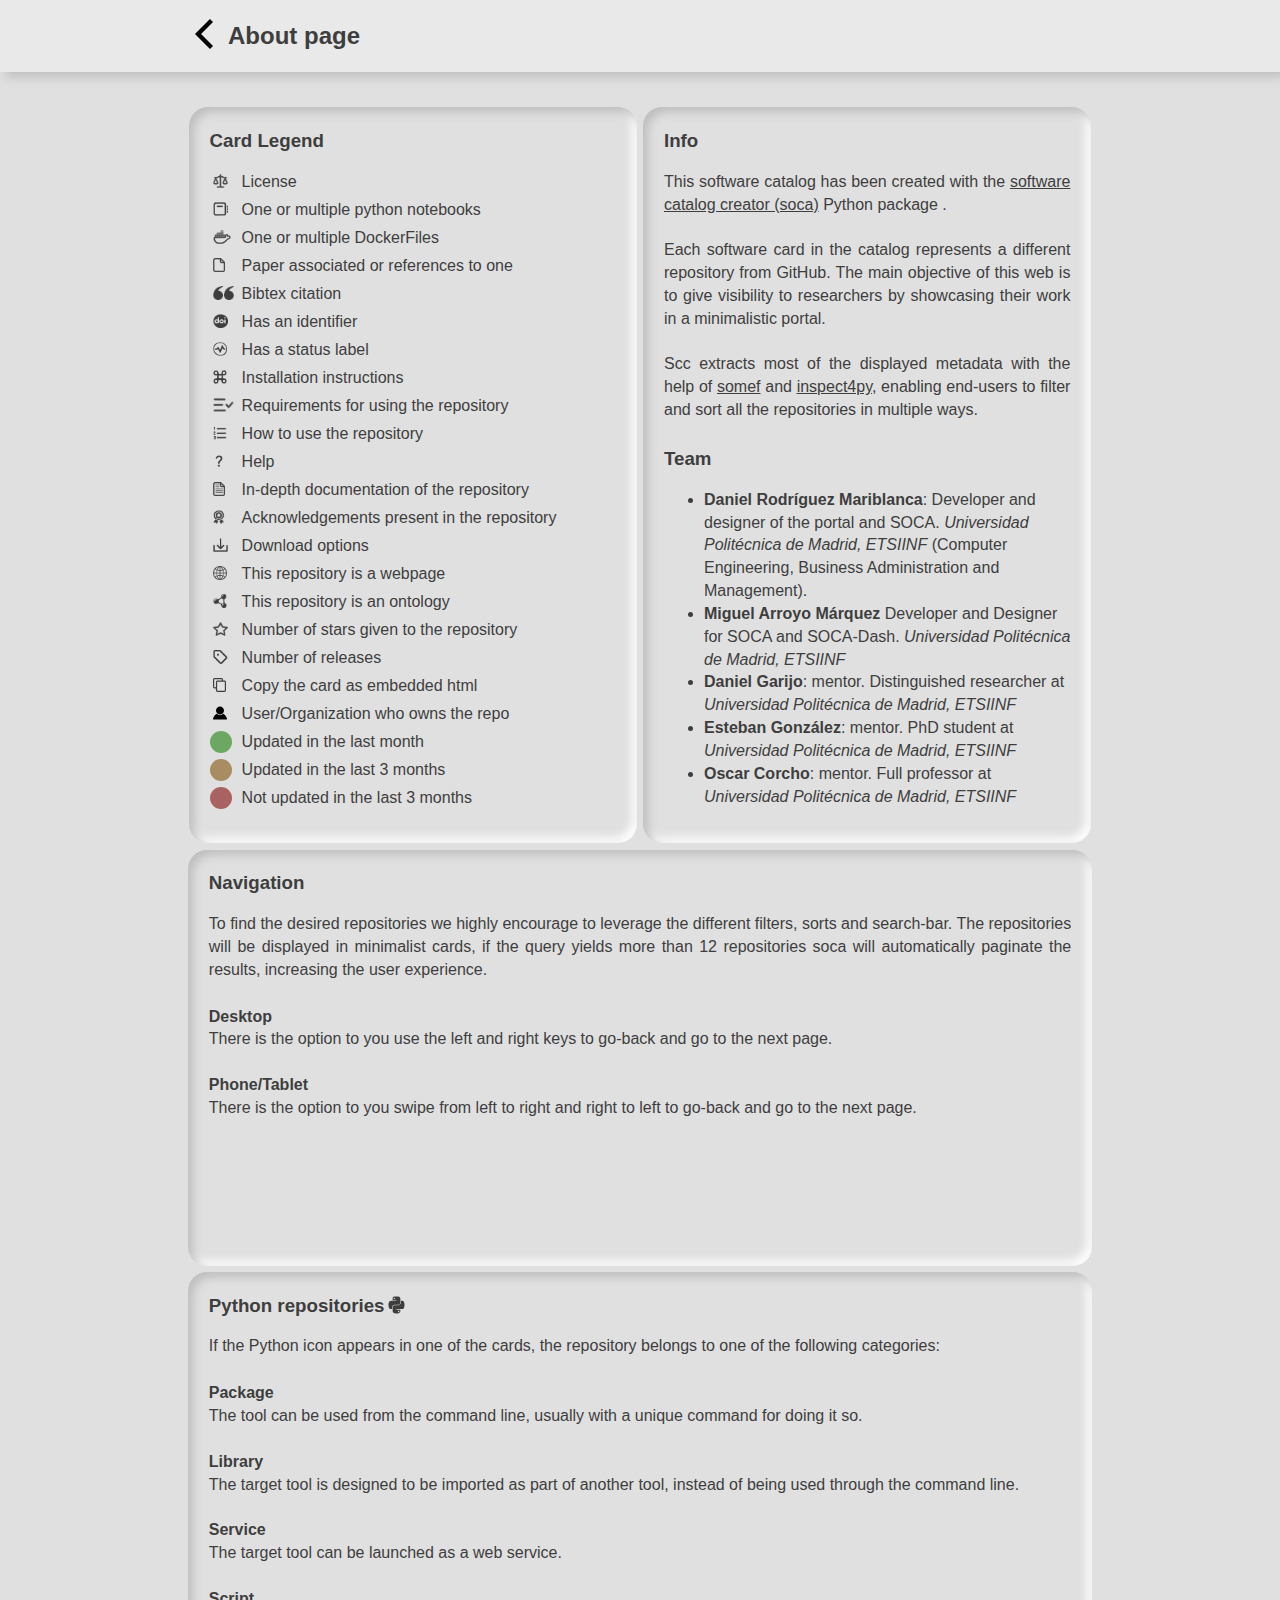
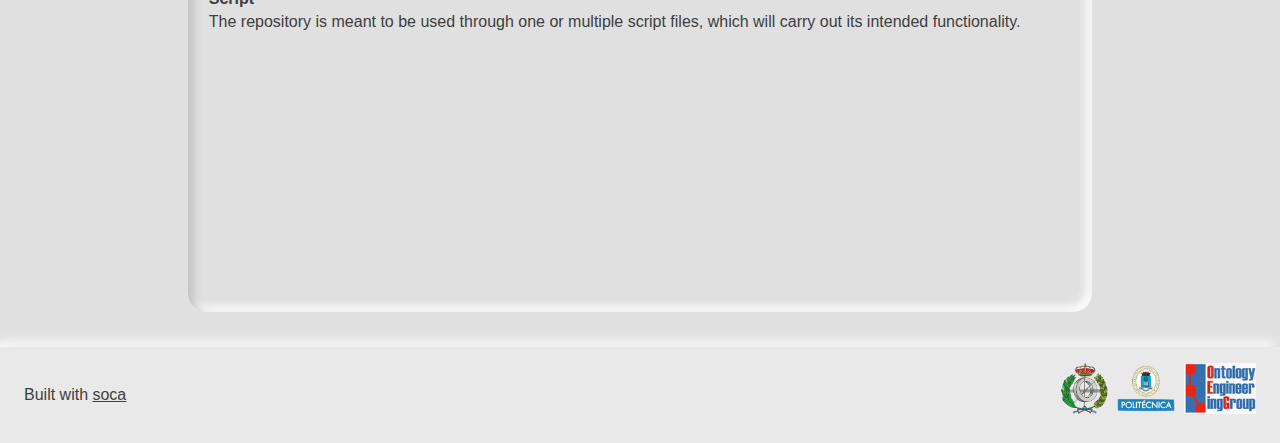
==== about.html @ 8ddf6f44 "first version portal" ====
<!DOCTYPE html>
<html>
<head>
<meta content="width=device-width, initial-scale=1" name="viewport"/>
<title>About-SOCA</title>
<link rel="stylesheet" href="styles.css"></styles>
<link rel="stylesheet" href="soca-card.css"></styles>
</head>
<body>
<nav class="navbar">
	<div class="navbar-inside" style="justify-content: flex-start;">
		<a href="index.html"><img src="img/back_arrow.svg" style="height: 3rem;"></a>
		<h2 id="nav-title">About page</h2>
	</div>
</nav>

<div id="myCards">
	<article class="soca-card" style="min-height: 46rem; display: inline;">
		<h3 style="margin-bottom: 1rem;">Card Legend</h3>
		<div>
			<div style="display: flex; height: 1.75rem;"><div style="width: 2rem;"><img class="repo-icon-filter" src="repo_icons/license.png"/></div>License</div>
			<div style="display: flex; height: 1.75rem;"><div style="width: 2rem;"><img class="repo-icon-filter" src="repo_icons/notebook.png"/></div>One or multiple python notebooks</div>
			<div style="display: flex; height: 1.75rem;"><div style="width: 2rem;"><img class="repo-icon-filter" src="repo_icons/docker.png"/></div>One or multiple DockerFiles</div>
			<div style="display: flex; height: 1.75rem;"><div style="width: 2rem;"><img class="repo-icon-filter" src="repo_icons/paper.png"/></div>Paper associated or references to one</div>
			<div style="display: flex; height: 1.75rem;"><div style="width: 2rem;"><img class="repo-icon-filter" src="repo_icons/citation.png"/></div>Bibtex citation</div>
			<div style="display: flex; height: 1.75rem;"><div style="width: 2rem;"><img class="repo-icon-filter" src="repo_icons/doi.png"/></div>Has an identifier</div>
			<div style="display: flex; height: 1.75rem;"><div style="width: 2rem;"><img class="repo-icon-filter" src="repo_icons/status.png"/></div>Has a status label</div>
			<div style="display: flex; height: 1.75rem;"><div style="width: 2rem;"><img class="repo-icon-filter" src="repo_icons/installation.png"/></div>Installation instructions</div>
			<div style="display: flex; height: 1.75rem;"><div style="width: 2rem;"><img class="repo-icon-filter" src="repo_icons/requirements.png"/></div>Requirements for using the repository</div>
			<div style="display: flex; height: 1.75rem;"><div style="width: 2rem;"><img class="repo-icon-filter" src="repo_icons/usage.png"/></div>How to use the repository</div>
			<div style="display: flex; height: 1.75rem;"><div style="width: 2rem;"><img class="repo-icon-filter" src="repo_icons/help.png"/></div>Help</div>
			<div style="display: flex; height: 1.75rem;"><div style="width: 2rem;"><img class="repo-icon-filter" src="repo_icons/documentation.png"/></div>In-depth documentation of the repository</div>
			<div style="display: flex; height: 1.75rem;"><div style="width: 2rem;"><img class="repo-icon-filter" src="repo_icons/acknowledgement.png"/></div>Acknowledgements present in the repository</div>
			<div style="display: flex; height: 1.75rem;"><div style="width: 2rem;"><img class="repo-icon-filter" src="repo_icons/download.png"/></div>Download options</div>
			<div style="display: flex; height: 1.75rem;"><div style="width: 2rem;"><img class="repo-icon-filter" src="repo_icons/web.png"/></div>This repository is a webpage</div>
			<div style="display: flex; height: 1.75rem;"><div style="width: 2rem;"><img class="repo-icon-filter" src="repo_icons/ontology.png"/></div>This repository is an ontology</div>
			<div style="display: flex; height: 1.75rem;"><div style="width: 2rem;"><img class="repo-icon-filter" src="repo_icons/star.png"/></div>Number of stars given to the repository</div>
			<div style="display: flex; height: 1.75rem;"><div style="width: 2rem;"><img class="repo-icon-filter" src="repo_icons/releases.png"/></div>Number of releases</div>
			<div style="display: flex; height: 1.75rem;"><div style="width: 2rem;"><img class="repo-icon-filter" src="repo_icons/copy.svg"/></div>Copy the card as embedded html</div>
			<div style="display: flex; height: 1.75rem;"><div style="width: 2rem;"><img class="repo-icon-filter" src="repo_icons/owner.svg"/></div>User/Organization who owns the repo</div>
			<div style="display: flex; height: 1.75rem;"><div style="width: 2rem;"><div class="recently-updated" style="background-color: #6da862; margin: 0;"></div></div>Updated in the last month</div>
			<div style="display: flex; height: 1.75rem;"><div style="width: 2rem;"><div class="recently-updated" style="background-color: #a88d62; margin: 0;"></div></div>Updated in the last 3 months</div>
			<div style="display: flex; height: 1.75rem;"><div style="width: 2rem;"><div class="recently-updated" style="background-color: #a86262; margin: 0;"></div></div>Not updated in the last 3 months</div>
		</div>
    </article>
	<article class="soca-card" style="min-height: 46rem; display: inline;">
		<h3 style="margin-bottom: 1rem;">Info</h3>
		<p style="margin-bottom: 1.5rem; text-align: justify;">
			This software catalog has been created with the <a href="https://github.com/oeg-upm/soca/">software catalog creator (soca)</a> Python package .
			<br><br>
			Each software card in the catalog represents a different repository from GitHub. The main objective of this web is to
			give visibility to researchers by showcasing their work in a minimalistic portal.
			<br><br>
			Scc extracts most of the displayed	metadata with the help of <a href="https://github.com/KnowledgeCaptureAndDiscovery/somef/">somef</a>
			and <a href="https://github.com/SoftwareUnderstanding/inspect4py">inspect4py</a>,
			enabling end-users to filter and sort all the repositories in multiple ways.

		</p>
		<h3 style="margin-bottom: 1rem;">Team</h3>
		<p style="text-align: justify;">
			<ul>
				<li><strong>Daniel Rodr&iacuteguez Mariblanca</strong>: Developer and designer of the portal and SOCA.
					<i>Universidad Polit&eacute;cnica de Madrid, ETSIINF</i> (Computer Engineering, Business Administration and Management).</li>
				<li><strong>Miguel Arroyo M&aacute;rquez</strong> Developer and Designer for SOCA and SOCA-Dash. 
					<i>Universidad Polit&eacute;cnica de Madrid, ETSIINF</i></li>
				<li><strong>Daniel Garijo</strong>: mentor. Distinguished researcher at <i>Universidad Polit&eacute;cnica de Madrid, ETSIINF</i></li>
				<li><strong>Esteban Gonz&aacute;lez</strong>: mentor. PhD student at <i>Universidad Polit&eacute;cnica de Madrid, ETSIINF</i></li>
				<li><strong>Oscar Corcho</strong>: mentor. Full professor at <i>Universidad Polit&eacute;cnica de Madrid, ETSIINF</i></li>
			</ul>
		</p>
    </article>
	<article class="soca-card" style="min-height: 26rem; display: inline; min-width: 56.5rem;">
		<h3 style="margin-bottom: 1rem;">Navigation</h3>
		<p style="margin-bottom: 1.5rem; text-align: justify;">
			To find the desired repositories we highly encourage to leverage the different filters, sorts and search-bar. 
			The repositories will be displayed in minimalist cards, if the query yields more than 12 repositories soca will automatically paginate the results, increasing the user experience.
			<h4>Desktop</h4>
			There is the option to you use the left and right keys to go-back and go to the next page.
			<br><br>
			<h4>Phone/Tablet</h4>
			There is the option to you swipe from left to right and right to left to go-back and go to the next page.
			<br><br>
		</p>
    </article>
	<article class="soca-card" style="min-height: 40rem; display: inline; min-width: 56.5rem;">
		<div style="display: flex;">
			<h3 style="margin-bottom: 1rem;">Python repositories</h3>
			<img class="repo-icon-filter grey-color-svg" src="language_icons/python.svg" style="height: 1.5rem;"/>
		</div>
		<p style="margin-bottom: 1.5rem; text-align: justify;">

			If the Python icon appears in one of the cards, the repository belongs to one of the following categories:

			<h4>Package</h4>
			The tool can be used from the command line, usually with a unique command for doing it so.
			<br><br>

			<h4>Library</h4>
			The target tool is designed to be imported as part of another tool, instead of being used through the command line.
			<br><br>

			<h4>Service</h4>
			The target tool can be launched as a web service.
			<br><br>

			<h4>Script</h4>
			The repository is meant to be used through one or multiple script files, which will carry out its intended functionality.
			<br><br>

		</p>
    </article>
</div>


<footer>
	<div style="height: 4rem; display: flex; flex-direction: column; justify-content: center">
		<p>Built with <a href="https://github.com/dakixr/soca" target="_blank">soca</a></p>
	</div>
	<div style="height: 4rem; flex-direction: row;">
		<a class="footer-img" href="http://fi.upm.es/" target="_blank"><img alt="FI logo" class="footer-img" src="img/fi_logo.png"/></a>
		<a class="footer-img" href="https://www.upm.es/" target="_blank"><img alt="UPM logo" class="footer-img" src="img/upm_logo.png"/></a>
		<a href="https://oeg.fi.upm.es/" target="_blank"><img alt="OEG logo" class="footer-img" src="img/oeg_logo.gif"/></a>
	</div>
</footer>
</body>
</html>
---- styles.css ----
*{margin:0;box-sizing:border-box;color:#3e3e3e;font-family:Helvetica}
body{background-color:#e0e0e0 !important}
.navbar{background:#e9e9e9;box-shadow:5px 5px 10px #bebebe,-5px -5px 10px #fff;flex-wrap: wrap;}
.navbar-inside{display:flex;list-style:none;justify-content:space-between;align-items:center;padding:10px 20px;max-width: 60rem;margin: auto;}
#searchBar{font-size:16px;padding: 0 1rem;border:0;flex:auto;border-radius:1rem;background:#e9e9e9;box-shadow:inset 5px 5px 10px #bebebe,inset -5px -5px 10px #fff; height: 3rem;}
footer{width:100%;padding:1rem 1.5rem;margin-top:auto;display:flex;justify-content:space-between;background:#e9e9e9;box-shadow:5px 5px 10px #bebebe,-5px -5px 10px #fff}
.footer-img{height:3.2rem}.flex-center{display:flex}
#myCards{position:relative;min-height:78.5vh;max-width:1600px;display:flex;align-content:flex-start;flex-wrap:wrap;flex-direction:row;justify-content:center;margin:2rem auto}
#nav-title{margin-right: 0.8rem;}
.filter-includes-box, .sort-box {border-radius: 5px;background: #e0e0e0;box-shadow:  5px 5px 10px #c3c3c3,-5px -5px 10px #fdfdfd;}
.repo-icon-filter{height: 1.3rem;padding: 0.2rem;}
.sort-box{height: 1.8rem;margin:0.2rem;display: flex;align-items: center;justify-content: center;padding: 0 0.4rem;cursor: pointer;}
.filters{display: flex;align-items: center; overflow: hidden; white-space: nowrap; height: 3rem;}
.filter-selected{background:#e9e9e9;box-shadow:inset 5px 5px 10px #bebebe,inset -5px -5px 10px #fff; border-radius:5px;}
.sort, .filter-includes{display: flex; margin-right: 1rem; flex-wrap: wrap; justify-content: center;}
.sort{justify-content: center; display: flex; width: 100%;}
.filter-includes-box{width: 1.8rem;height: 1.8rem;margin:0.2rem;display: flex;align-items: center;justify-content: center;cursor: pointer;}
.filters-wrapper{display: flex;flex-wrap: wrap;min-height: 3.5rem;justify-content: center; max-width: 60rem; margin: auto;justify-content: space-between;position: relative;left: 0.5rem;}
.tooltip{position:absolute;z-index:1070;display:block;font-style:normal;font-weight:400;line-height:1.42857143;line-break:auto;text-align:left;text-align:start;text-decoration:none;text-shadow:none;text-transform:none;letter-spacing:normal;word-break:normal;word-spacing:normal;word-wrap:normal;white-space:normal;font-size:12px;opacity:0}
.tooltip.in{opacity:.9}
.tooltip.top{padding:5px 0;margin-top:-3px}
.tooltip.right{padding:0 5px;margin-left:3px}
.tooltip.bottom{padding:5px 0;margin-top:3px}
.tooltip.left{padding:0 5px;margin-left:-3px}
.tooltip.top .tooltip-arrow{bottom:0;left:50%;margin-left:-5px;border-width:5px 5px 0;border-top-color:#3e3e3e}
.tooltip.top-left .tooltip-arrow{right:5px;bottom:0;margin-bottom:-5px;border-width:5px 5px 0;border-top-color:#3e3e3e}
.tooltip.top-right .tooltip-arrow{bottom:0;left:5px;margin-bottom:-5px;border-width:5px 5px 0;border-top-color:#3e3e3e}
.tooltip.right .tooltip-arrow{top:50%;left:0;margin-top:-5px;border-width:5px 5px 5px 0;border-right-color:#3e3e3e}
.tooltip.left .tooltip-arrow{top:50%;right:0;margin-top:-5px;border-width:5px 0 5px 5px;border-left-color:#3e3e3e}
.tooltip.bottom .tooltip-arrow{top:0;left:50%;margin-left:-5px;border-width:0 5px 5px;border-bottom-color:#3e3e3e}
.tooltip.bottom-left .tooltip-arrow{top:0;right:5px;margin-top:-5px;border-width:0 5px 5px;border-bottom-color:#3e3e3e}
.tooltip.bottom-right .tooltip-arrow{top:0;left:5px;margin-top:-5px;border-width:0 5px 5px;border-bottom-color:#3e3e3e}
.tooltip-inner{max-width:200px;padding:3px 8px;color:#e0e0e0;text-align:center;background-color:#3e3e3e;border-radius:4px}
.tooltip-arrow{position:absolute;width:0;height:0;border-color:transparent;border-style:solid}
.sort-filter-icon{width: 1rem;}
.row-filters{display: flex;}
.owner-dropdown{padding: 0 1rem;margin-left: 1rem;border:0;border-radius:0.5rem;background:#e9e9e9;box-shadow:inset 5px 5px 10px #bebebe,inset -5px -5px 10px #fff; height: 1.5rem;width: 18rem;display: flex;}
.grey-color-svg{filter: brightness(0) saturate(100%) invert(26%) sepia(0%) saturate(9%) hue-rotate(190deg) brightness(93%) contrast(100%);}
@media only screen and (max-width: 1378px) { .navbar-inside{ width: 60rem; } }
@media only screen and (max-width: 944px) { 
    .navbar-inside, .filters-wrapper{ width: 28.2rem; } 
    .filters-wrapper{ margin: 0 auto; border-radius: 19px; display: block;padding: 0 1rem;position: static;} 
    .filter-includes, .sort{margin-bottom: 0.5rem; margin-top: 0.5rem;}
    .navbar{width: 28rem; border-bottom-right-radius: 1rem; border-bottom-left-radius: 1rem; margin: auto; padding-bottom: 0.5rem;}
    .filters{height: 5.30rem;}
    .owner-dropdown{ margin: auto; }
    .soca-card { min-width: 28rem !important; }

}
---- soca-card.css ----
.soca-card *{margin:0;box-sizing:border-box;color:#3e3e3e;font-family:Helvetica}
.soca-card .copy-btn:active{position:relative;top:1px;background-color:#3e3e3e;color:#e0e0e0}
.soca-card .copy-btn{margin-left: 0.3rem;border:none;height:1.1rem;width:1rem;cursor:pointer;}
.soca-card .copy-citation-btn:active{position:relative;top:1px;background-color:#3e3e3e;color:#e0e0e0}
.soca-card .copy-citation-btn{margin-left: 0.3rem;border:none;height:1.1rem;width:1rem;cursor:pointer;}
.soca-card .tooltip{position:absolute;z-index:1070;display:block;font-style:normal;font-weight:400;line-height:1.42857143;line-break:auto;text-align:left;text-align:start;text-decoration:none;text-shadow:none;text-transform:none;letter-spacing:normal;word-break:normal;word-spacing:normal;word-wrap:normal;white-space:normal;font-size:12px;opacity:0}
.soca-card .tooltip.in{opacity:.9}
.soca-card .tooltip.top{padding:5px 0;margin-top:-3px}
.soca-card .tooltip.right{padding:0 5px;margin-left:3px}
.soca-card .tooltip.bottom{padding:5px 0;margin-top:3px}
.soca-card .tooltip.left{padding:0 5px;margin-left:-3px}
.soca-card .tooltip.top .tooltip-arrow{bottom:0;left:50%;margin-left:-5px;border-width:5px 5px 0;border-top-color:#3e3e3e}
.soca-card .tooltip.top-left .tooltip-arrow{right:5px;bottom:0;margin-bottom:-5px;border-width:5px 5px 0;border-top-color:#3e3e3e}
.soca-card .tooltip.top-right .tooltip-arrow{bottom:0;left:5px;margin-bottom:-5px;border-width:5px 5px 0;border-top-color:#3e3e3e}
.soca-card .tooltip.right .tooltip-arrow{top:50%;left:0;margin-top:-5px;border-width:5px 5px 5px 0;border-right-color:#3e3e3e}
.soca-card .tooltip.left .tooltip-arrow{top:50%;right:0;margin-top:-5px;border-width:5px 0 5px 5px;border-left-color:#3e3e3e}
.soca-card .tooltip.bottom .tooltip-arrow{top:0;left:50%;margin-left:-5px;border-width:0 5px 5px;border-bottom-color:#3e3e3e}
.soca-card .tooltip.bottom-left .tooltip-arrow{top:0;right:5px;margin-top:-5px;border-width:0 5px 5px;border-bottom-color:#3e3e3e}
.soca-card .tooltip.bottom-right .tooltip-arrow{top:0;left:5px;margin-top:-5px;border-width:0 5px 5px;border-bottom-color:#3e3e3e}
.soca-card .tooltip-inner{max-width:200px;padding:3px 8px;color:#e0e0e0;text-align:center;background-color:#3e3e3e;border-radius:4px}
.soca-card .tooltip-arrow{position:absolute;width:0;height:0;border-color:transparent;border-style:solid}
.soca-card {display: flex; flex-direction: column; justify-content: space-between; line-height: 1.42857143; margin: 0.2rem; min-width: 28rem; max-width: 28rem; min-height: 15rem; max-height: 20rem; padding: 1.3rem; border-radius: 19px; background-color: #e0e0e0; box-shadow: inset 5px 5px 10px #bebebe, inset -5px -5px 10px #ffffff;}
.soca-card .repo-logo{width: 5.5rem;}
.soca-card .description{text-align: justify; overflow: hidden; text-overflow: ellipsis; display: -webkit-box; -webkit-line-clamp: 6; line-clamp: 6; -webkit-box-orient: vertical;}
.soca-card .recently-updated{width: 1.4rem; height: 1.4rem; border-radius: 50%; margin-left: auto; margin-right: 0.1rem; background-color: #3e3e3e;}
.soca-card .repo-icon{height: 1.1rem; margin-left: 0.2rem; margin-right: 0.2rem;}
.soca-card .card-row{display: flex; flex-direction: row; justify-content: space-between;}
.soca-card .card-col{width: 72%;}
.soca-card .flex-horizontal{display: flex; align-items: center; flex-direction: row;}
.soca-card .float-right{justify-content: flex-end;}
.soca-card .grey-color-svg{filter: brightness(0) saturate(100%) invert(26%) sepia(0%) saturate(9%) hue-rotate(190deg) brightness(93%) contrast(100%);}
.soca-card .title:hover{text-decoration: underline;}
.soca-card .ref-repo-icons{flex-wrap: wrap;}
.soca-card .icon-wrapper {cursor: pointer; width: 2rem; display: flex; align-items: center; justify-content: center;}
.highlight *{font-family: monospace; font-size: large;}
.modal {display: none;position: fixed;z-index: 1;padding-top: 20vh;left: 0;top: 0;width: 100%;height: 100%;overflow: auto;background-color: rgb(0,0,0);background-color: rgba(0,0,0,0.4); cursor: default;}
.modal-content {background-color: #e0e0e0;margin: auto;padding: 20px;border: 0px;width: 90%;max-width: 40rem;border-radius: 1rem;}
.modal-on{display: block;}
.close {color: #3e3e3e;float: right;font-size: 28px;font-weight: bold;position: relative;bottom: 0.8rem;}
.close:hover, .close:focus {  color: #000;  text-decoration: none; cursor: pointer;}
.soca-card .repo-type{height: 1.4rem; margin-left: 0.2rem; margin-right: 0.2rem; cursor: pointer;}
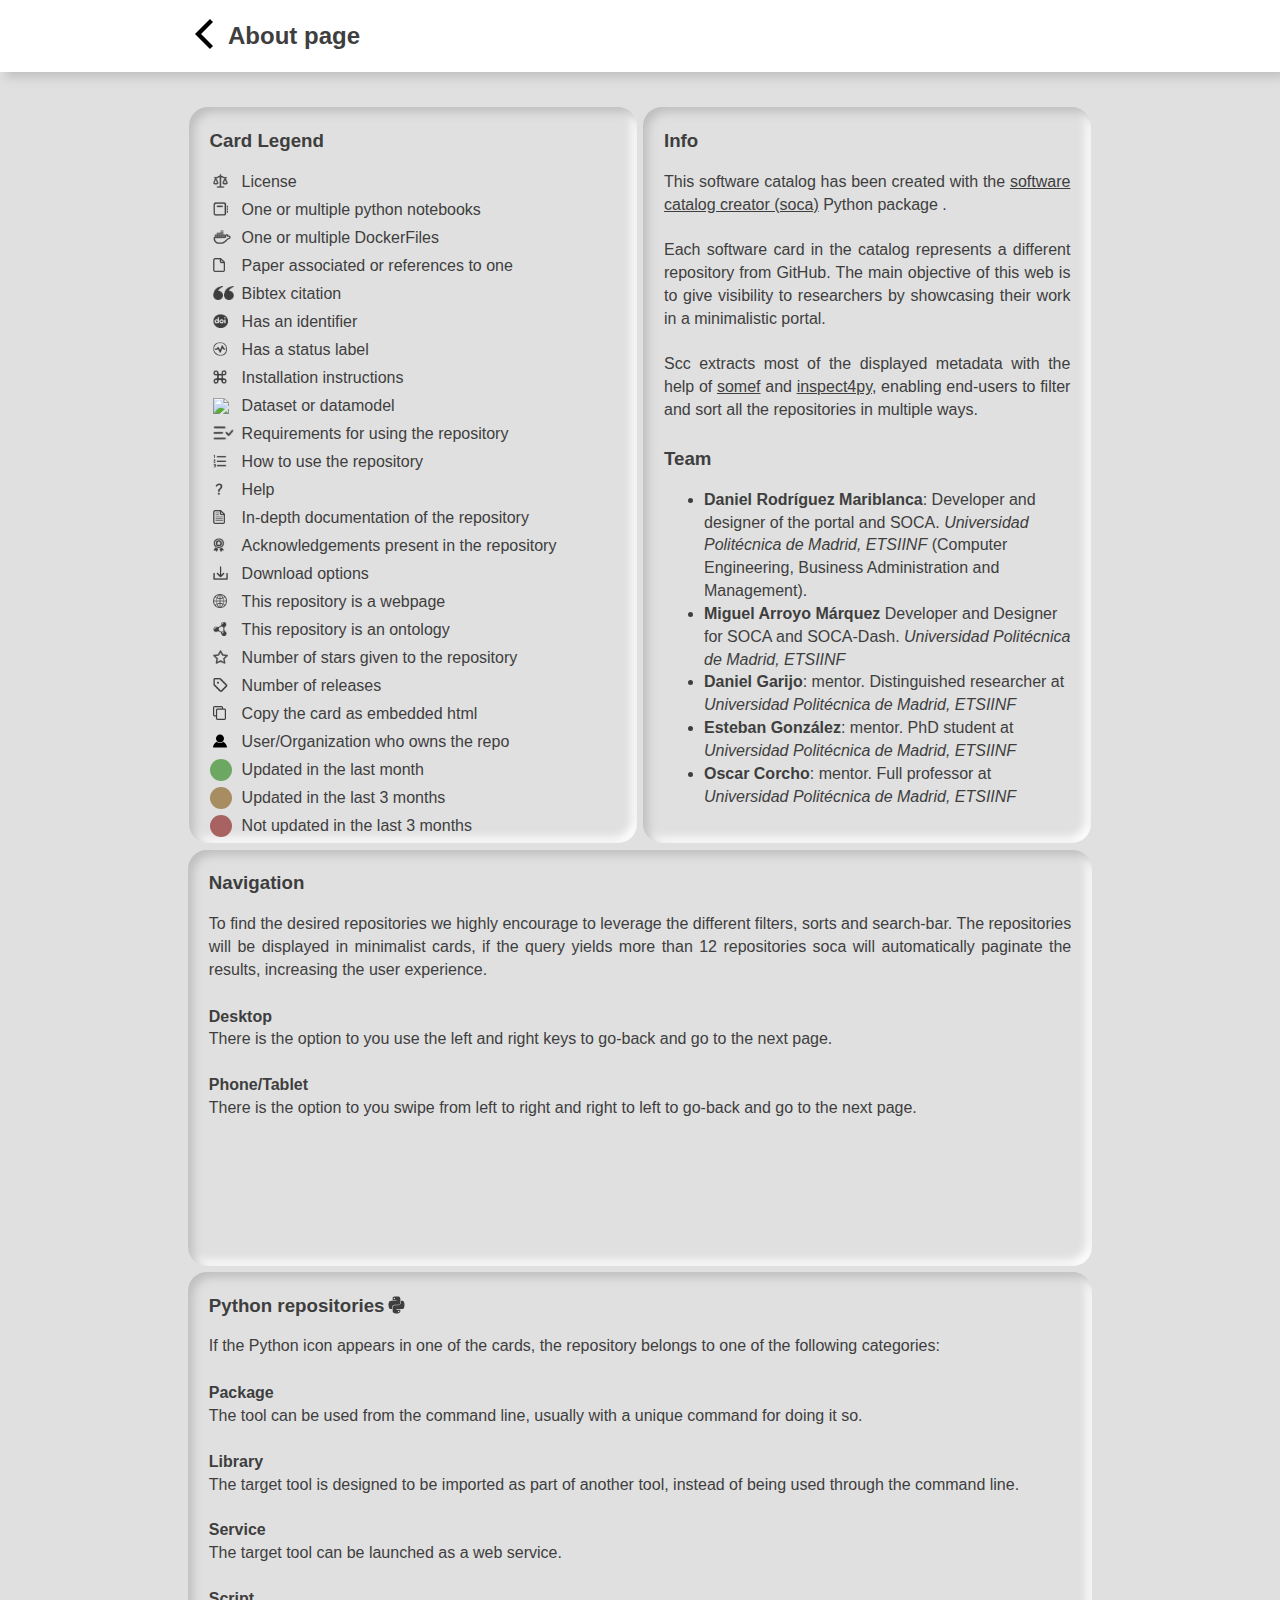
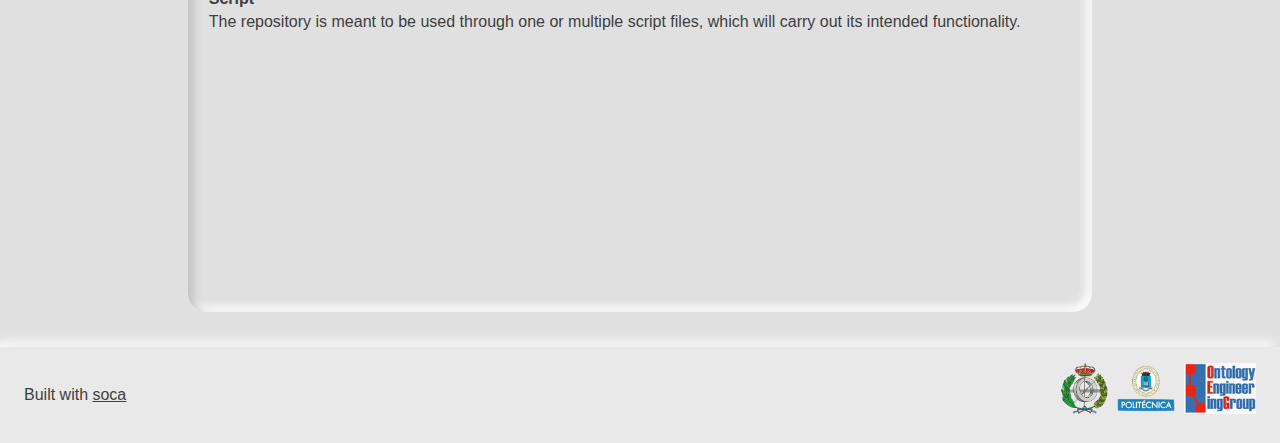
==== commit aa7a6cc8: "new filters" ====
--- a/about.html
+++ b/about.html
@@ -26,6 +26,7 @@
 			<div style="display: flex; height: 1.75rem;"><div style="width: 2rem;"><img class="repo-icon-filter" src="repo_icons/doi.png"/></div>Has an identifier</div>
 			<div style="display: flex; height: 1.75rem;"><div style="width: 2rem;"><img class="repo-icon-filter" src="repo_icons/status.png"/></div>Has a status label</div>
 			<div style="display: flex; height: 1.75rem;"><div style="width: 2rem;"><img class="repo-icon-filter" src="repo_icons/installation.png"/></div>Installation instructions</div>
+			<div style="display: flex; height: 1.75rem;"><div style="width: 2rem;"><img class="repo-icon-filter" src="repo_icons/dataset.png"/></div>Dataset or datamodel</div>
 			<div style="display: flex; height: 1.75rem;"><div style="width: 2rem;"><img class="repo-icon-filter" src="repo_icons/requirements.png"/></div>Requirements for using the repository</div>
 			<div style="display: flex; height: 1.75rem;"><div style="width: 2rem;"><img class="repo-icon-filter" src="repo_icons/usage.png"/></div>How to use the repository</div>
 			<div style="display: flex; height: 1.75rem;"><div style="width: 2rem;"><img class="repo-icon-filter" src="repo_icons/help.png"/></div>Help</div>
--- a/styles.css
+++ b/styles.css
@@ -1,6 +1,6 @@
 *{margin:0;box-sizing:border-box;color:#3e3e3e;font-family:Helvetica}
 body{background-color:#e0e0e0 !important}
-.navbar{background:#e9e9e9;box-shadow:5px 5px 10px #bebebe,-5px -5px 10px #fff;flex-wrap: wrap;}
+.navbar{background:#FFFFFF;box-shadow:5px 5px 10px #bebebe,-5px -5px 10px #fff;flex-wrap: wrap;}
 .navbar-inside{display:flex;list-style:none;justify-content:space-between;align-items:center;padding:10px 20px;max-width: 60rem;margin: auto;}
 #searchBar{font-size:16px;padding: 0 1rem;border:0;flex:auto;border-radius:1rem;background:#e9e9e9;box-shadow:inset 5px 5px 10px #bebebe,inset -5px -5px 10px #fff; height: 3rem;}
 footer{width:100%;padding:1rem 1.5rem;margin-top:auto;display:flex;justify-content:space-between;background:#e9e9e9;box-shadow:5px 5px 10px #bebebe,-5px -5px 10px #fff}
@@ -33,7 +33,7 @@
 .tooltip-inner{max-width:200px;padding:3px 8px;color:#e0e0e0;text-align:center;background-color:#3e3e3e;border-radius:4px}
 .tooltip-arrow{position:absolute;width:0;height:0;border-color:transparent;border-style:solid}
 .sort-filter-icon{width: 1rem;}
-.row-filters{display: flex;}
+.row-filters{display: flex; gap: 5px;}
 .owner-dropdown{padding: 0 1rem;margin-left: 1rem;border:0;border-radius:0.5rem;background:#e9e9e9;box-shadow:inset 5px 5px 10px #bebebe,inset -5px -5px 10px #fff; height: 1.5rem;width: 18rem;display: flex;}
 .grey-color-svg{filter: brightness(0) saturate(100%) invert(26%) sepia(0%) saturate(9%) hue-rotate(190deg) brightness(93%) contrast(100%);}
 @media only screen and (max-width: 1378px) { .navbar-inside{ width: 60rem; } }
